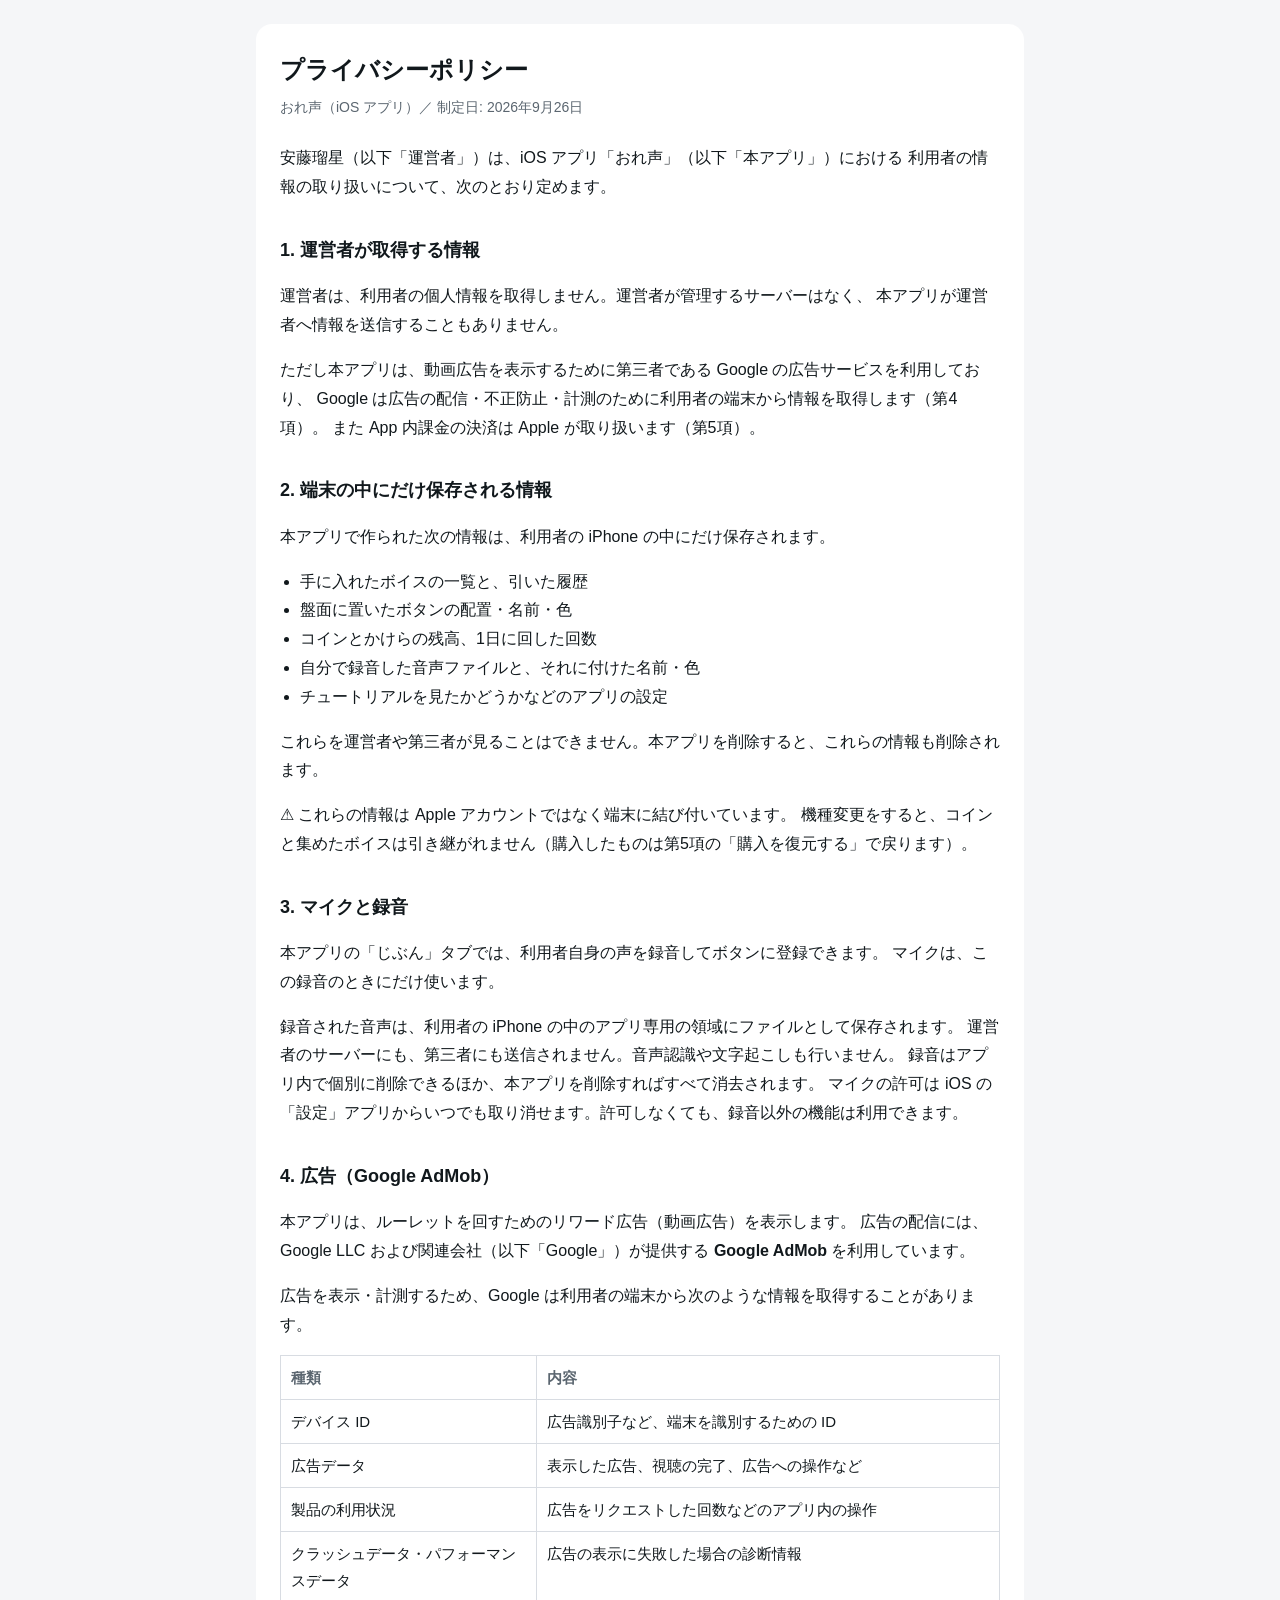
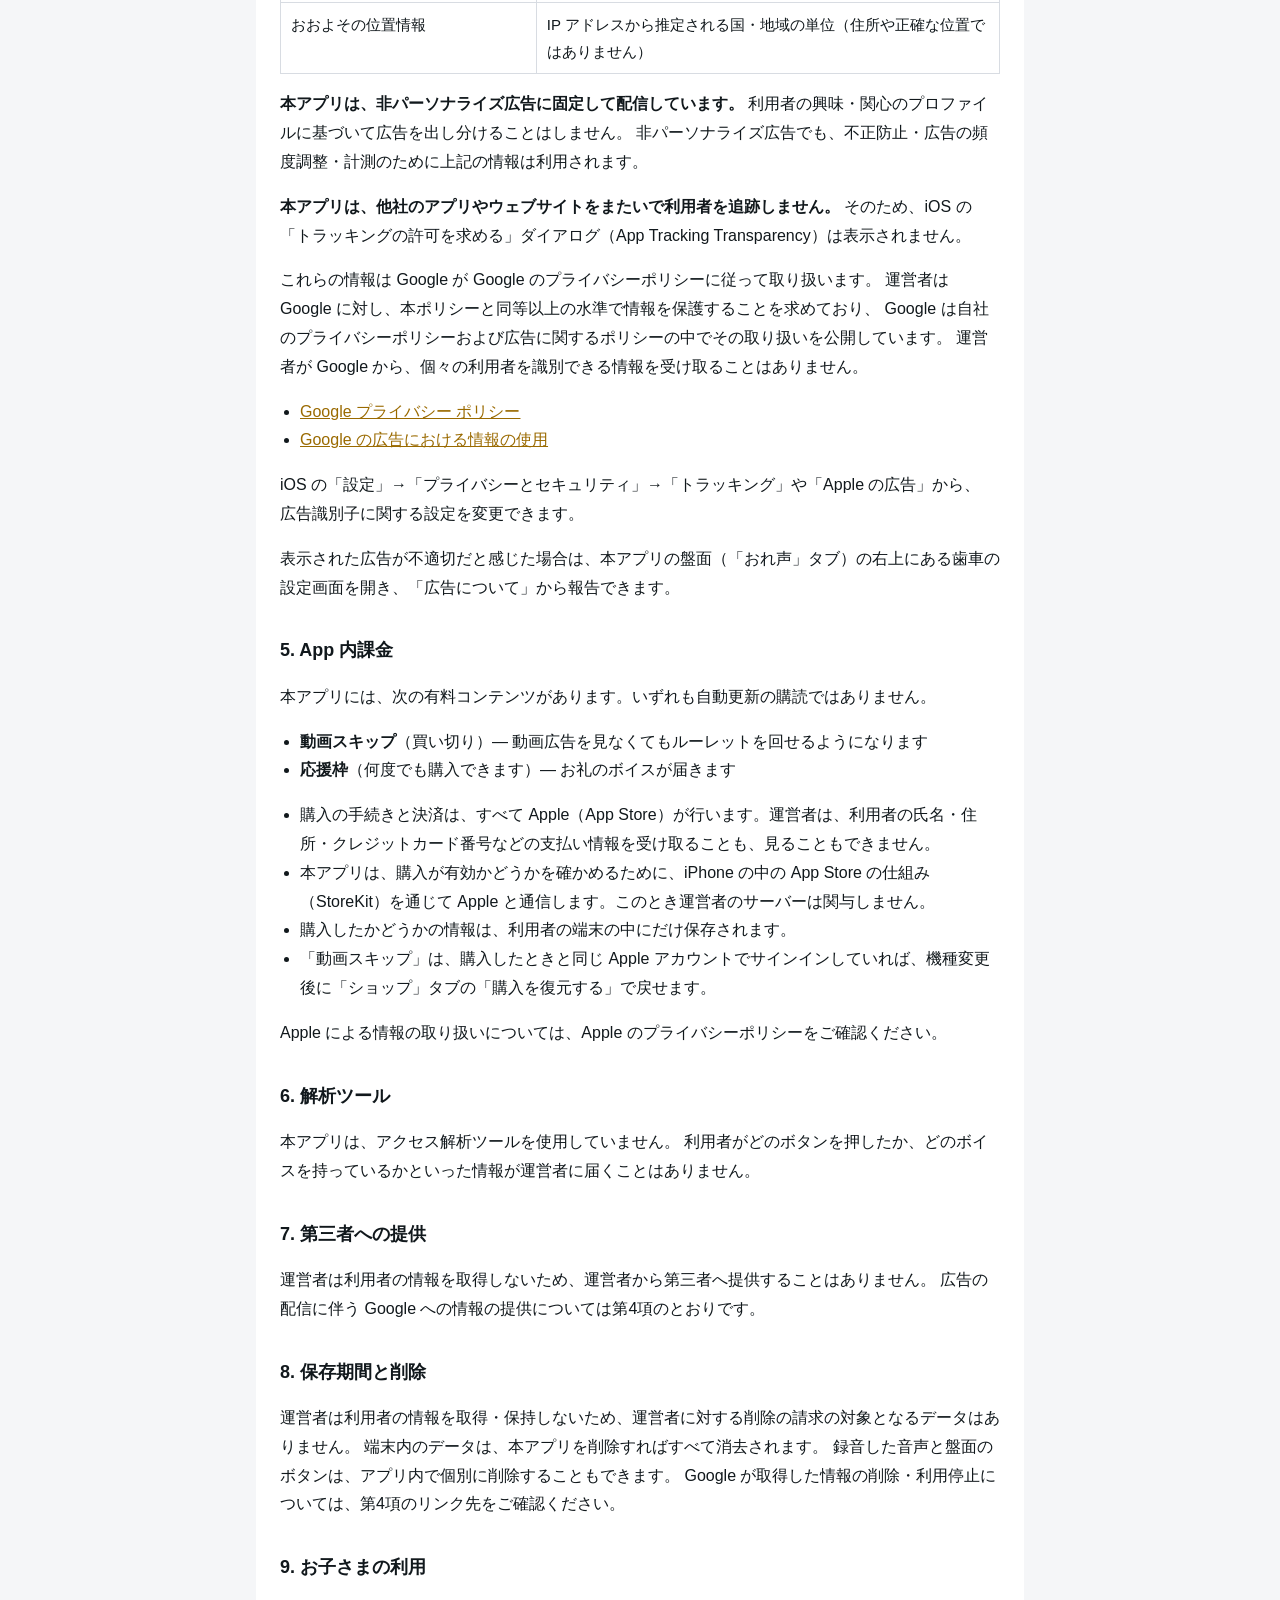
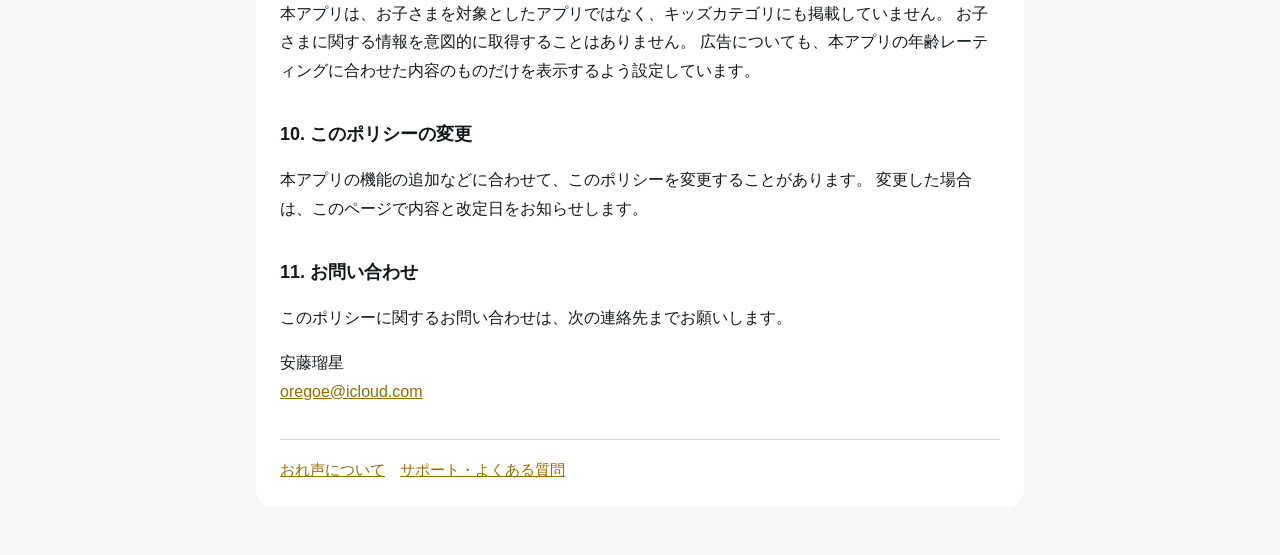
==== privacy-policy.html @ 64521217 "おれ声のサイトを作った（プライバシーポリシー・サポート・入口） 提出の前提条件（1.5 / 5.1.1(i)）。src/config/links.ts が指していた ryusei12-3.github" ====
<!doctype html>
<html lang="ja">
<head>
<meta charset="utf-8">
<meta name="viewport" content="width=device-width, initial-scale=1">
<title>プライバシーポリシー｜おれ声</title>
<link rel="stylesheet" href="style.css">
</head>
<body>
<main>
  <h1>プライバシーポリシー</h1>
  <p class="meta">おれ声（iOS アプリ）／ 制定日: 2026年9月26日</p>

  <p>
    安藤瑠星（以下「運営者」）は、iOS アプリ「おれ声」（以下「本アプリ」）における
    利用者の情報の取り扱いについて、次のとおり定めます。
  </p>

  <h2>1. 運営者が取得する情報</h2>
  <p>
    運営者は、利用者の個人情報を取得しません。運営者が管理するサーバーはなく、
    本アプリが運営者へ情報を送信することもありません。
  </p>
  <p>
    ただし本アプリは、動画広告を表示するために第三者である Google の広告サービスを利用しており、
    Google は広告の配信・不正防止・計測のために利用者の端末から情報を取得します（第4項）。
    また App 内課金の決済は Apple が取り扱います（第5項）。
  </p>

  <h2>2. 端末の中にだけ保存される情報</h2>
  <p>本アプリで作られた次の情報は、利用者の iPhone の中にだけ保存されます。</p>
  <ul>
    <li>手に入れたボイスの一覧と、引いた履歴</li>
    <li>盤面に置いたボタンの配置・名前・色</li>
    <li>コインとかけらの残高、1日に回した回数</li>
    <li>自分で録音した音声ファイルと、それに付けた名前・色</li>
    <li>チュートリアルを見たかどうかなどのアプリの設定</li>
  </ul>
  <p>
    これらを運営者や第三者が見ることはできません。本アプリを削除すると、これらの情報も削除されます。
  </p>
  <p>
    ⚠ これらの情報は Apple アカウントではなく端末に結び付いています。
    機種変更をすると、コインと集めたボイスは引き継がれません（購入したものは第5項の「購入を復元する」で戻ります）。
  </p>

  <h2>3. マイクと録音</h2>
  <p>
    本アプリの「じぶん」タブでは、利用者自身の声を録音してボタンに登録できます。
    マイクは、この録音のときにだけ使います。
  </p>
  <p>
    録音された音声は、利用者の iPhone の中のアプリ専用の領域にファイルとして保存されます。
    運営者のサーバーにも、第三者にも送信されません。音声認識や文字起こしも行いません。
    録音はアプリ内で個別に削除できるほか、本アプリを削除すればすべて消去されます。
    マイクの許可は iOS の「設定」アプリからいつでも取り消せます。許可しなくても、録音以外の機能は利用できます。
  </p>

  <h2>4. 広告（Google AdMob）</h2>
  <p>
    本アプリは、ルーレットを回すためのリワード広告（動画広告）を表示します。
    広告の配信には、Google LLC および関連会社（以下「Google」）が提供する
    <strong>Google AdMob</strong> を利用しています。
  </p>
  <p>
    広告を表示・計測するため、Google は利用者の端末から次のような情報を取得することがあります。
  </p>
  <table>
    <tr><th>種類</th><th>内容</th></tr>
    <tr><td>デバイス ID</td><td>広告識別子など、端末を識別するための ID</td></tr>
    <tr><td>広告データ</td><td>表示した広告、視聴の完了、広告への操作など</td></tr>
    <tr><td>製品の利用状況</td><td>広告をリクエストした回数などのアプリ内の操作</td></tr>
    <tr><td>クラッシュデータ・パフォーマンスデータ</td><td>広告の表示に失敗した場合の診断情報</td></tr>
    <tr><td>おおよその位置情報</td><td>IP アドレスから推定される国・地域の単位（住所や正確な位置ではありません）</td></tr>
  </table>
  <p>
    <strong>本アプリは、非パーソナライズ広告に固定して配信しています。</strong>
    利用者の興味・関心のプロファイルに基づいて広告を出し分けることはしません。
    非パーソナライズ広告でも、不正防止・広告の頻度調整・計測のために上記の情報は利用されます。
  </p>
  <p>
    <strong>本アプリは、他社のアプリやウェブサイトをまたいで利用者を追跡しません。</strong>
    そのため、iOS の「トラッキングの許可を求める」ダイアログ（App Tracking Transparency）は表示されません。
  </p>
  <p>
    これらの情報は Google が Google のプライバシーポリシーに従って取り扱います。
    運営者は Google に対し、本ポリシーと同等以上の水準で情報を保護することを求めており、
    Google は自社のプライバシーポリシーおよび広告に関するポリシーの中でその取り扱いを公開しています。
    運営者が Google から、個々の利用者を識別できる情報を受け取ることはありません。
  </p>
  <ul>
    <li><a href="https://policies.google.com/privacy">Google プライバシー ポリシー</a></li>
    <li><a href="https://policies.google.com/technologies/ads">Google の広告における情報の使用</a></li>
  </ul>
  <p>
    iOS の「設定」→「プライバシーとセキュリティ」→「トラッキング」や「Apple の広告」から、
    広告識別子に関する設定を変更できます。
  </p>
  <p>
    表示された広告が不適切だと感じた場合は、本アプリの盤面（「おれ声」タブ）の右上にある歯車の設定画面を開き、「広告について」から報告できます。
  </p>

  <h2>5. App 内課金</h2>
  <p>本アプリには、次の有料コンテンツがあります。いずれも自動更新の購読ではありません。</p>
  <ul>
    <li><strong>動画スキップ</strong>（買い切り）— 動画広告を見なくてもルーレットを回せるようになります</li>
    <li><strong>応援枠</strong>（何度でも購入できます）— お礼のボイスが届きます</li>
  </ul>
  <ul>
    <li>購入の手続きと決済は、すべて Apple（App Store）が行います。運営者は、利用者の氏名・住所・クレジットカード番号などの支払い情報を受け取ることも、見ることもできません。</li>
    <li>本アプリは、購入が有効かどうかを確かめるために、iPhone の中の App Store の仕組み（StoreKit）を通じて Apple と通信します。このとき運営者のサーバーは関与しません。</li>
    <li>購入したかどうかの情報は、利用者の端末の中にだけ保存されます。</li>
    <li>「動画スキップ」は、購入したときと同じ Apple アカウントでサインインしていれば、機種変更後に「ショップ」タブの「購入を復元する」で戻せます。</li>
  </ul>
  <p>
    Apple による情報の取り扱いについては、Apple のプライバシーポリシーをご確認ください。
  </p>

  <h2>6. 解析ツール</h2>
  <p>
    本アプリは、アクセス解析ツールを使用していません。
    利用者がどのボタンを押したか、どのボイスを持っているかといった情報が運営者に届くことはありません。
  </p>

  <h2>7. 第三者への提供</h2>
  <p>
    運営者は利用者の情報を取得しないため、運営者から第三者へ提供することはありません。
    広告の配信に伴う Google への情報の提供については第4項のとおりです。
  </p>

  <h2>8. 保存期間と削除</h2>
  <p>
    運営者は利用者の情報を取得・保持しないため、運営者に対する削除の請求の対象となるデータはありません。
    端末内のデータは、本アプリを削除すればすべて消去されます。
    録音した音声と盤面のボタンは、アプリ内で個別に削除することもできます。
    Google が取得した情報の削除・利用停止については、第4項のリンク先をご確認ください。
  </p>

  <h2>9. お子さまの利用</h2>
  <p>
    本アプリは、お子さまを対象としたアプリではなく、キッズカテゴリにも掲載していません。
    お子さまに関する情報を意図的に取得することはありません。
    広告についても、本アプリの年齢レーティングに合わせた内容のものだけを表示するよう設定しています。
  </p>

  <h2>10. このポリシーの変更</h2>
  <p>
    本アプリの機能の追加などに合わせて、このポリシーを変更することがあります。
    変更した場合は、このページで内容と改定日をお知らせします。
  </p>

  <h2>11. お問い合わせ</h2>
  <p>このポリシーに関するお問い合わせは、次の連絡先までお願いします。</p>
  <p>安藤瑠星<br><a href="mailto:oregoe@icloud.com">oregoe@icloud.com</a></p>

  <nav><a href="index.html">おれ声について</a>　<a href="support.html">サポート・よくある質問</a></nav>
</main>
</body>
</html>
---- style.css ----
/* おれ声のサイト。配色はアプリの theme.ts（黒い筐体＋金）に合わせている */
:root {
  color-scheme: dark light;
  --text: #f2f4f8;
  --muted: #9aa3b2;
  --bg: #101318;
  --card: #1f242c;
  --line: #343c49;
  --tint: #f2b632;
}
@media (prefers-color-scheme: light) {
  :root { --text: #11181c; --muted: #5b6670; --bg: #f5f6f8; --card: #ffffff; --line: #d8dce2; --tint: #9a6a00; }
}
body {
  margin: 0;
  padding: 24px 16px 48px;
  background: var(--bg);
  color: var(--text);
  font: 16px/1.8 -apple-system, BlinkMacSystemFont, "Hiragino Sans", "Noto Sans JP", sans-serif;
}
main { max-width: 720px; margin: 0 auto; background: var(--card); border-radius: 16px; padding: 24px; }
h1 { font-size: 24px; margin: 0 0 4px; }
h2 { font-size: 18px; margin: 32px 0 8px; }
h3 { font-size: 16px; margin: 20px 0 4px; }
.meta { color: var(--muted); font-size: 14px; margin: 0 0 24px; }
ul { padding-left: 20px; }
a { color: var(--tint); }
table { border-collapse: collapse; width: 100%; margin: 12px 0; font-size: 15px; }
th, td { border: 1px solid var(--line); padding: 8px 10px; text-align: left; vertical-align: top; }
th { color: var(--muted); font-weight: 600; }
nav { margin-top: 32px; padding-top: 16px; border-top: 1px solid var(--line); font-size: 15px; }
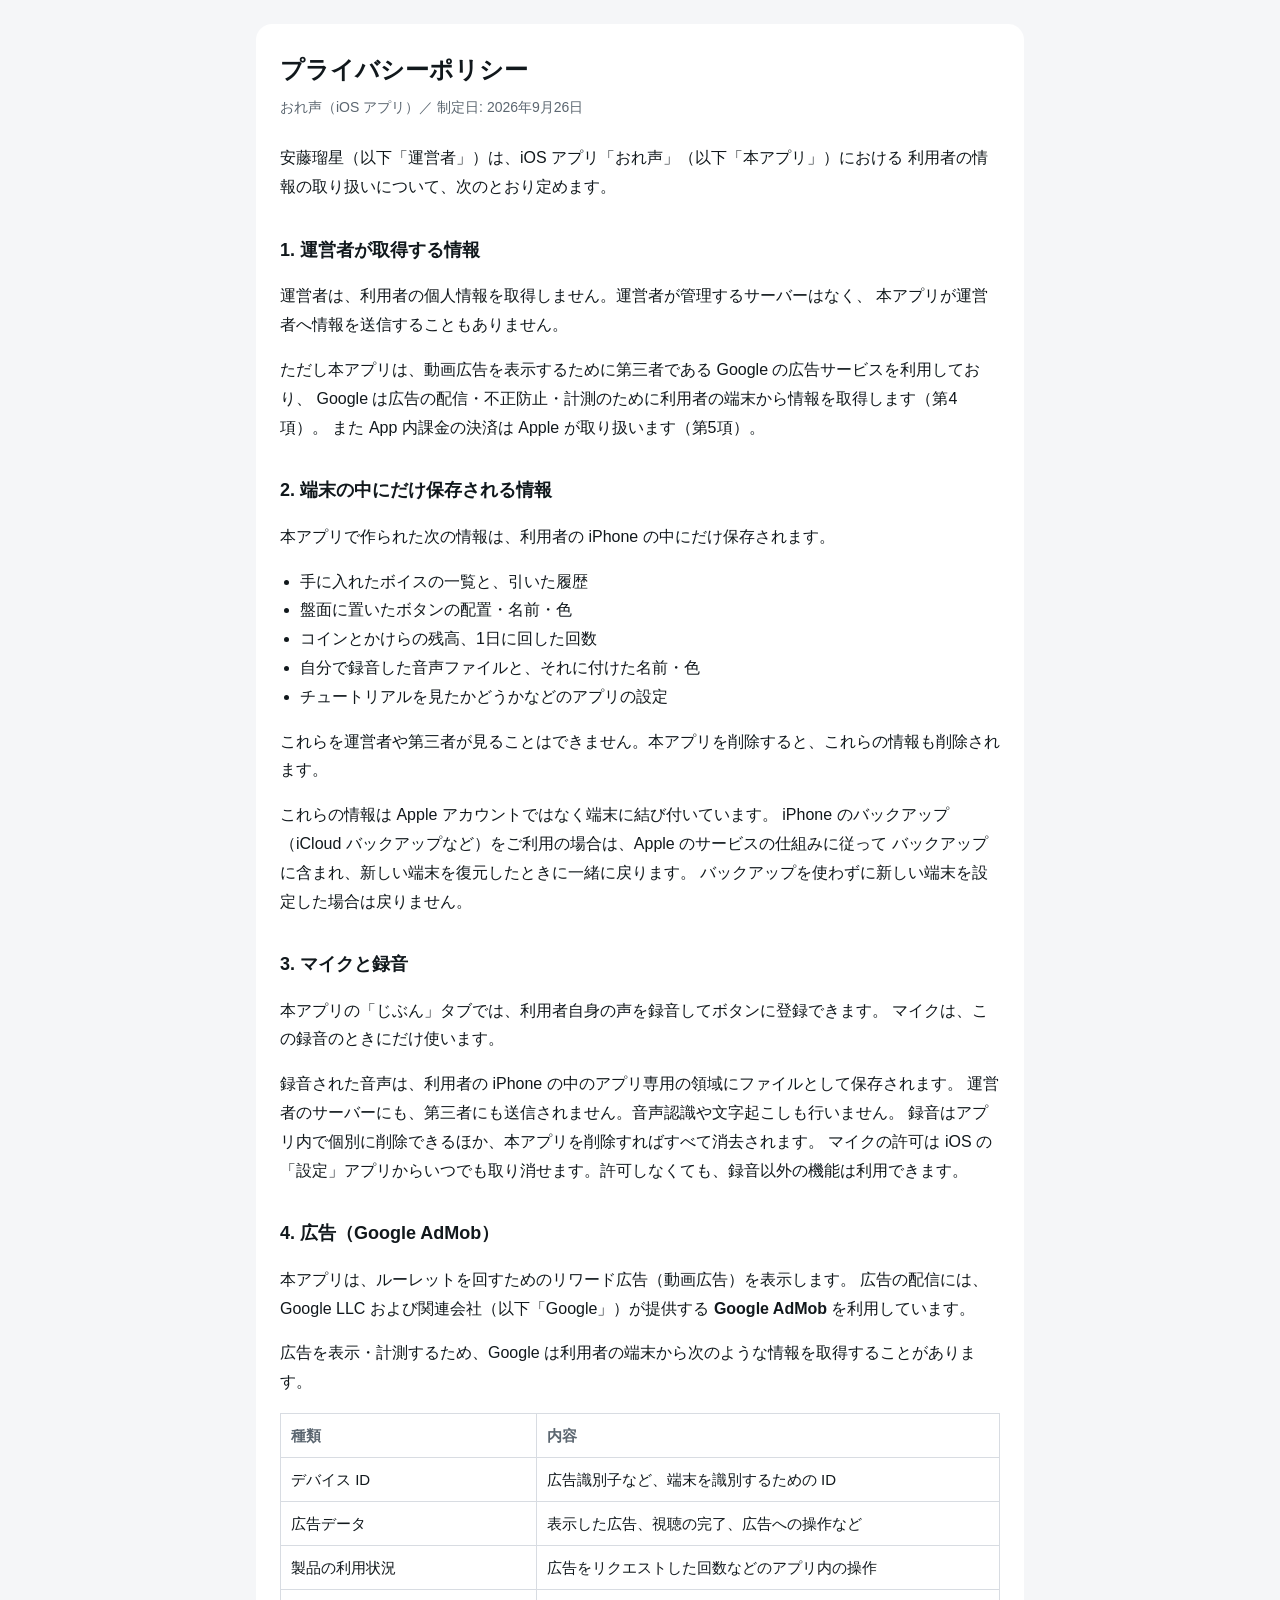
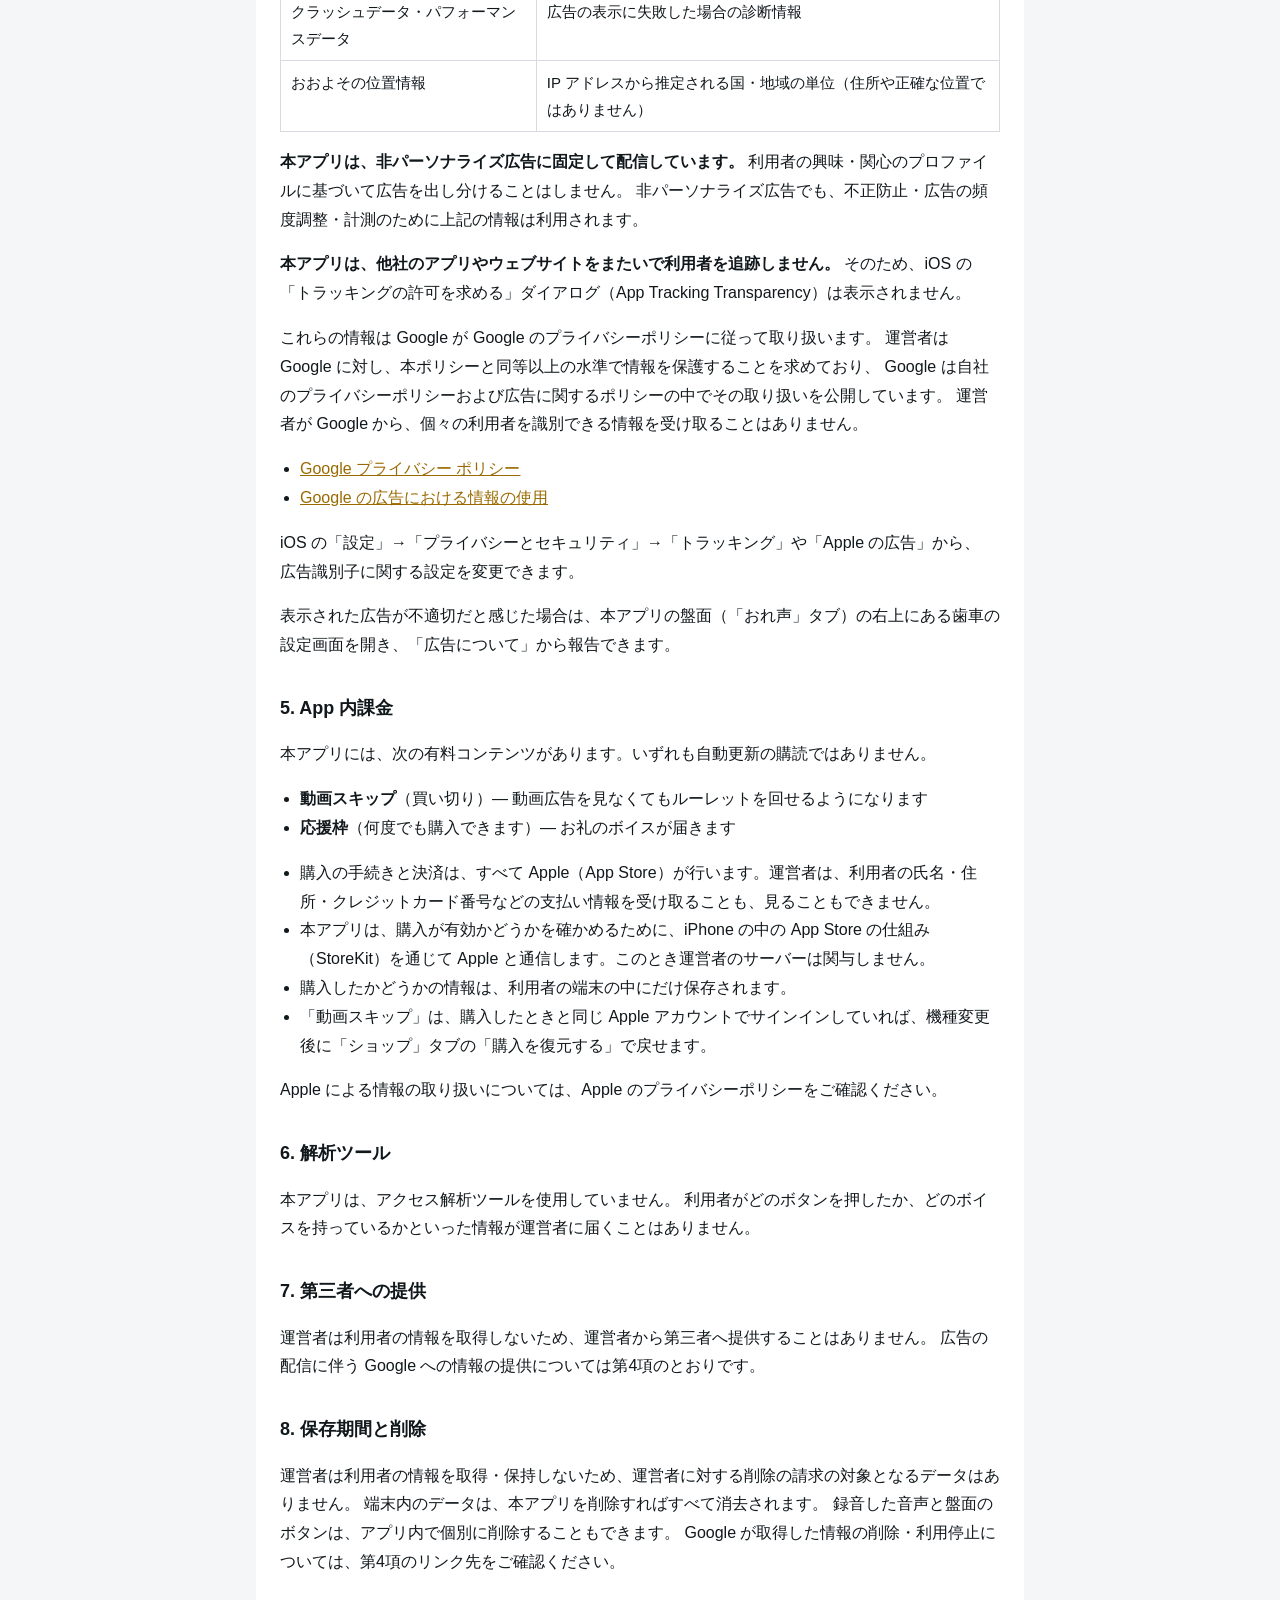
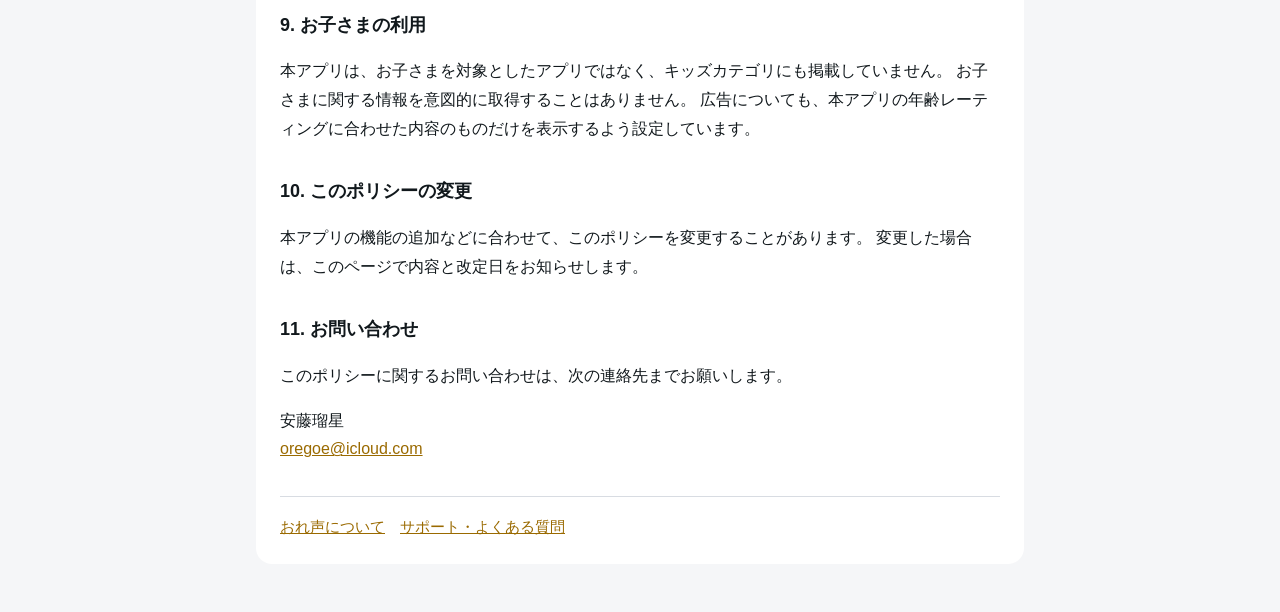
==== commit 7e3142e1: "機種変の説明を事実に合わせた ⚠ 「引き継げません」は事実と違った。アプリのデータ（DBと録音）は iOS の Documents の下にあり、バックアップから除外していない。iCloudバックアップ" ====
--- a/privacy-policy.html
+++ b/privacy-policy.html
@@ -40,8 +40,10 @@
     これらを運営者や第三者が見ることはできません。本アプリを削除すると、これらの情報も削除されます。
   </p>
   <p>
-    ⚠ これらの情報は Apple アカウントではなく端末に結び付いています。
-    機種変更をすると、コインと集めたボイスは引き継がれません（購入したものは第5項の「購入を復元する」で戻ります）。
+    これらの情報は Apple アカウントではなく端末に結び付いています。
+    iPhone のバックアップ（iCloud バックアップなど）をご利用の場合は、Apple のサービスの仕組みに従って
+    バックアップに含まれ、新しい端末を復元したときに一緒に戻ります。
+    バックアップを使わずに新しい端末を設定した場合は戻りません。
   </p>
 
   <h2>3. マイクと録音</h2>
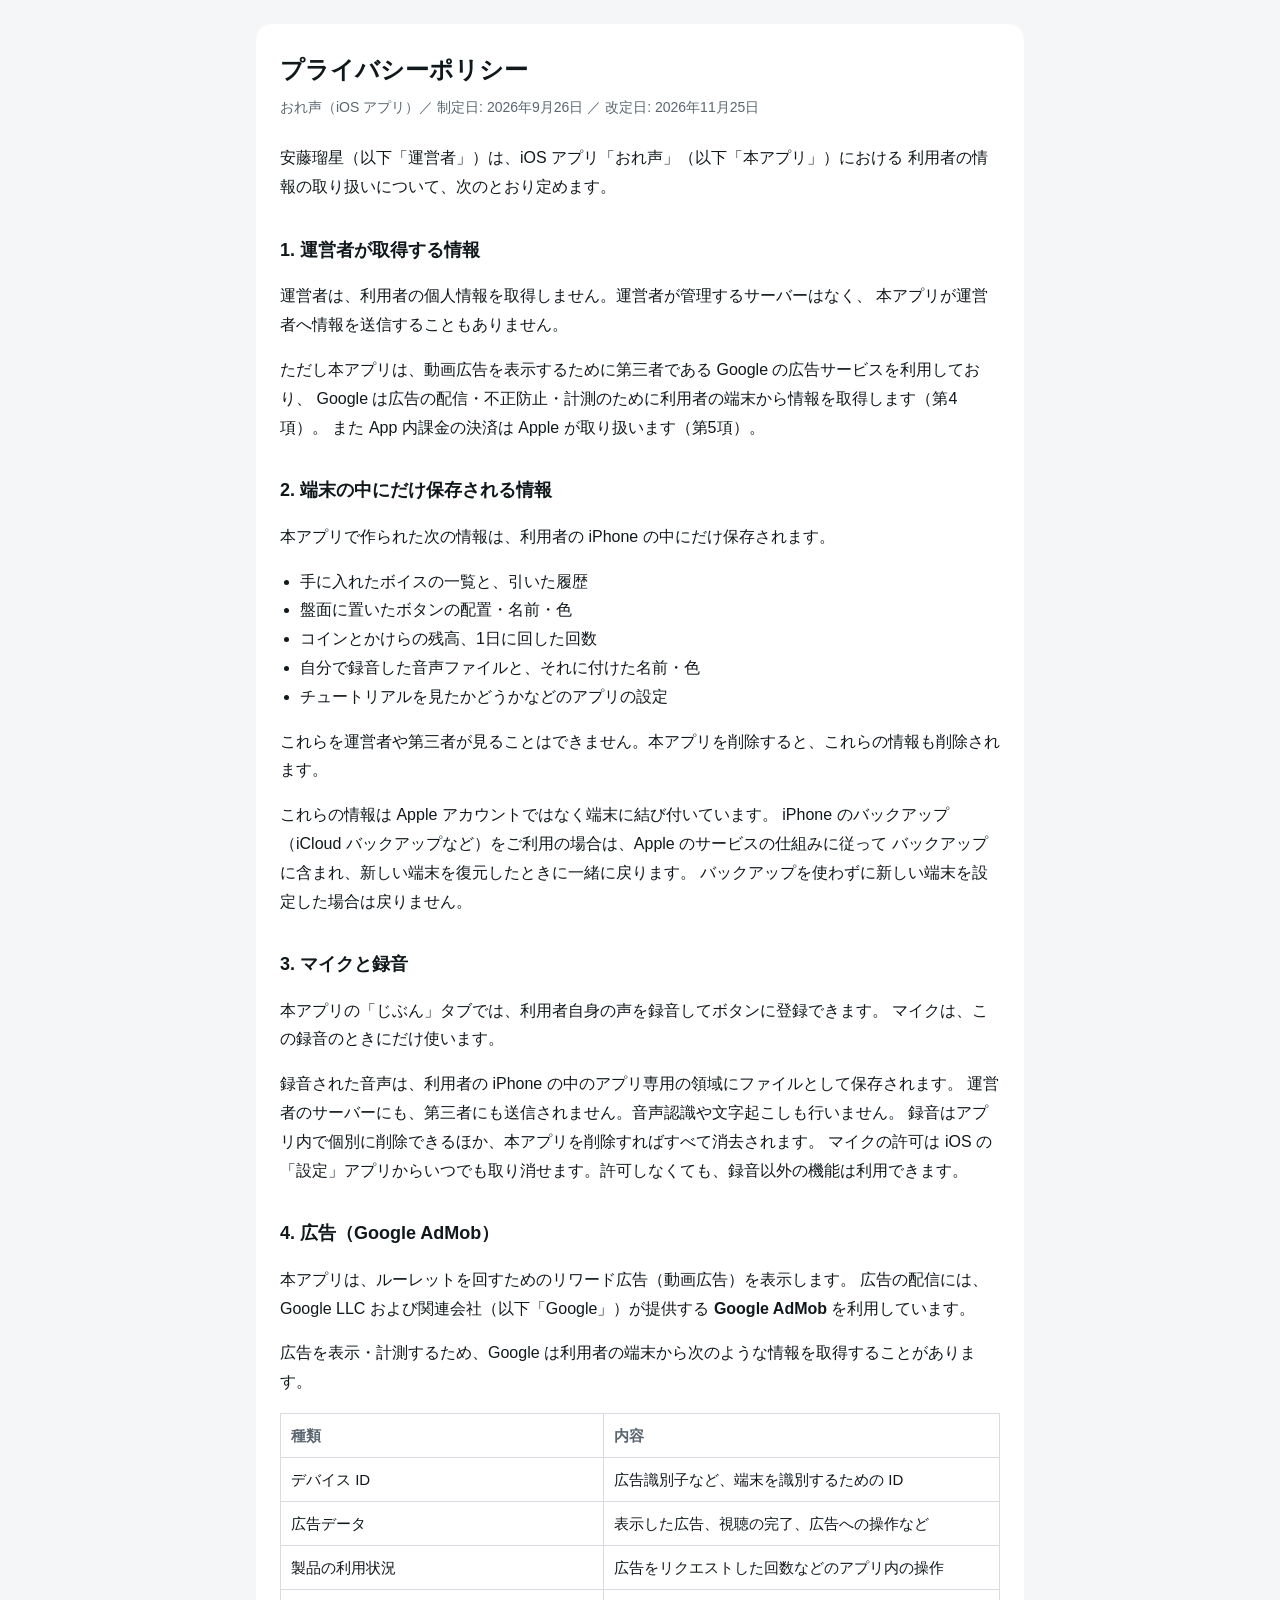
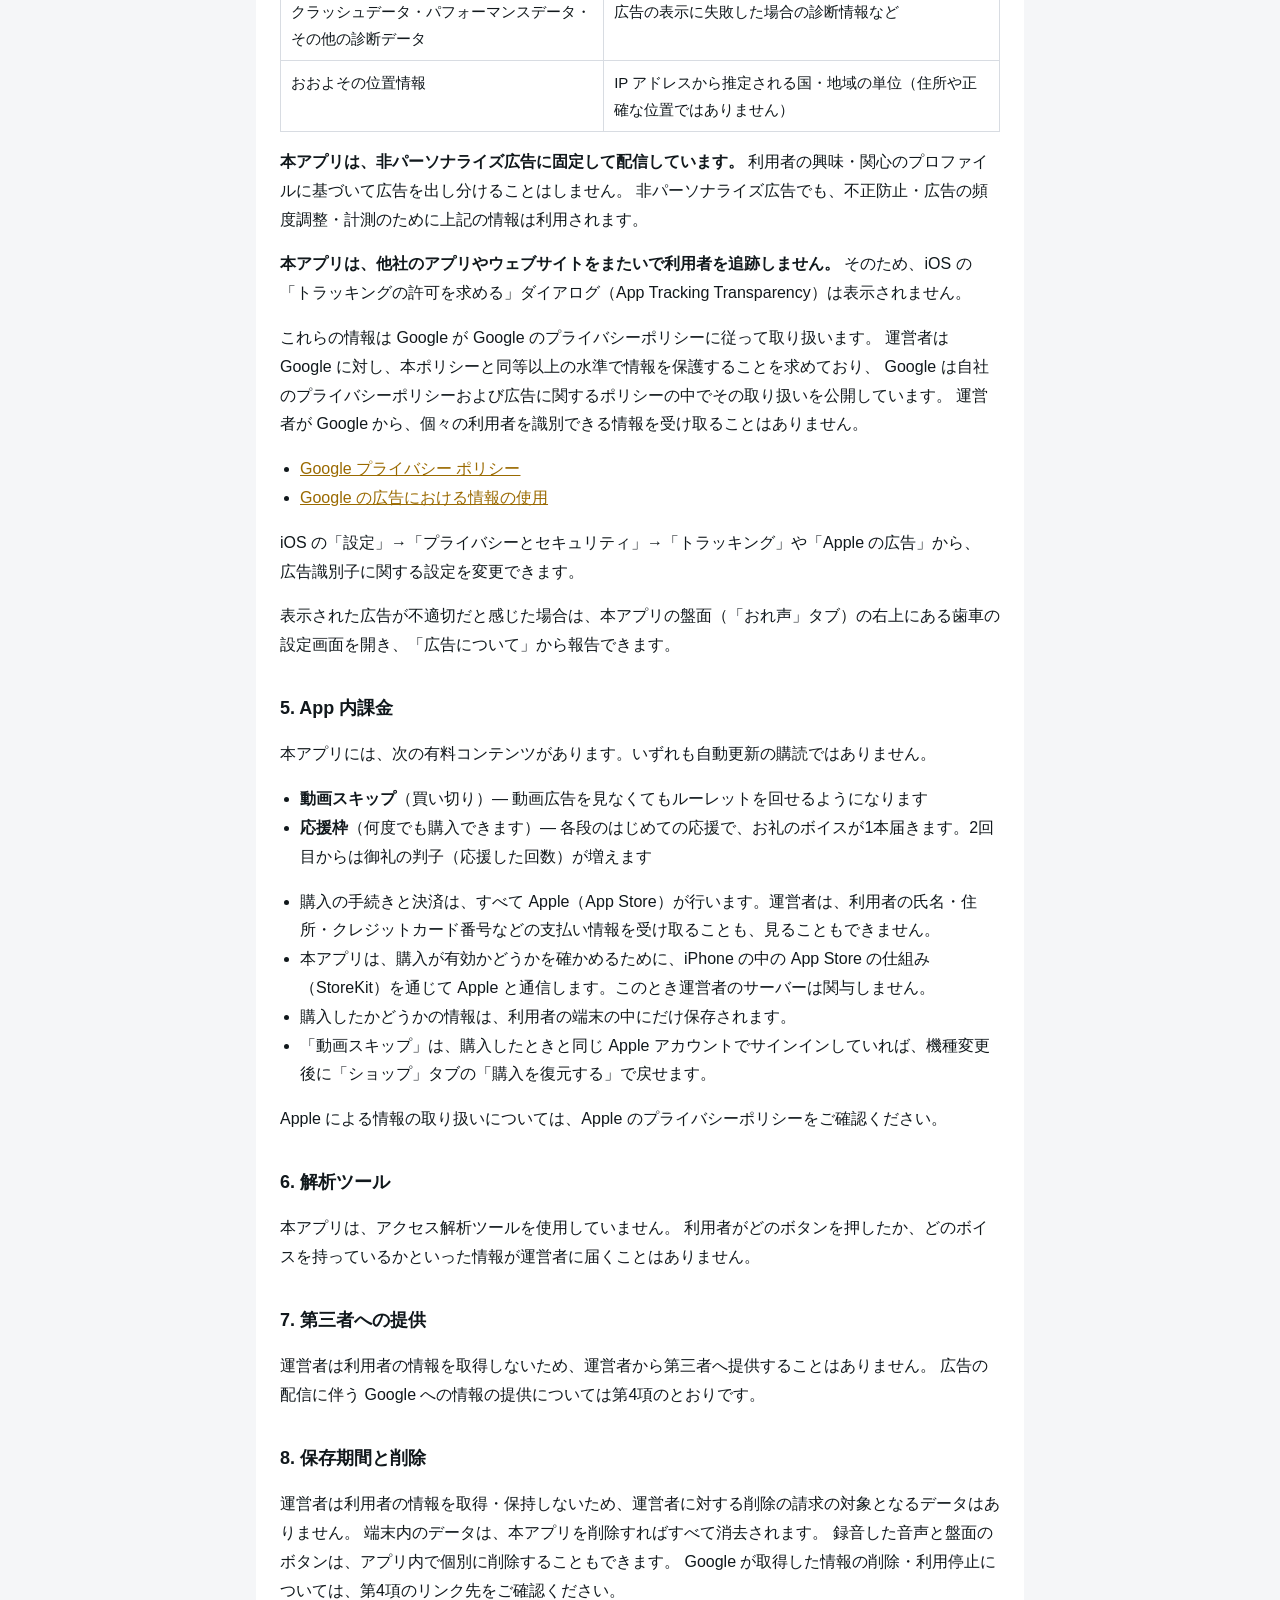
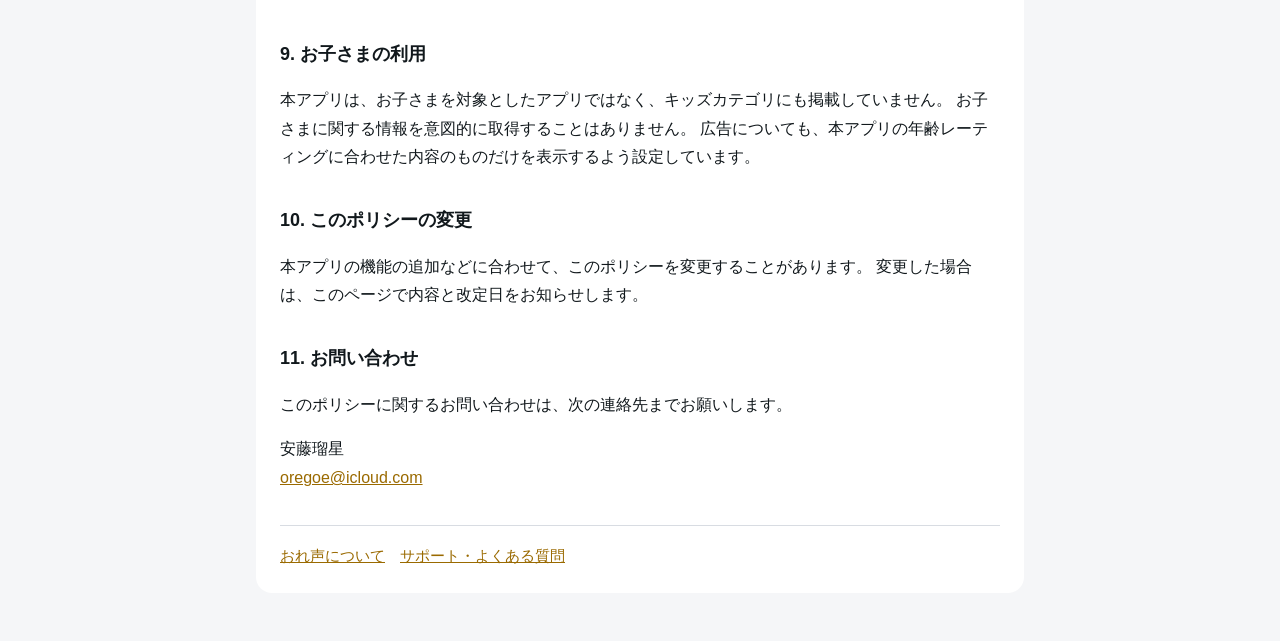
==== commit a7a9a544: "応援枠の説明を「はじめての応援でお礼ボイス、2回目からは判子」に直し、広告の取得データにその他の診断データを足した Co-Authored-By: Claude Opus 5.5 <noreply@a" ====
--- a/privacy-policy.html
+++ b/privacy-policy.html
@@ -9,7 +9,7 @@
 <body>
 <main>
   <h1>プライバシーポリシー</h1>
-  <p class="meta">おれ声（iOS アプリ）／ 制定日: 2026年9月26日</p>
+  <p class="meta">おれ声（iOS アプリ）／ 制定日: 2026年9月26日 ／ 改定日: 2026年11月25日</p>
 
   <p>
     安藤瑠星（以下「運営者」）は、iOS アプリ「おれ声」（以下「本アプリ」）における
@@ -72,7 +72,7 @@
     <tr><td>デバイス ID</td><td>広告識別子など、端末を識別するための ID</td></tr>
     <tr><td>広告データ</td><td>表示した広告、視聴の完了、広告への操作など</td></tr>
     <tr><td>製品の利用状況</td><td>広告をリクエストした回数などのアプリ内の操作</td></tr>
-    <tr><td>クラッシュデータ・パフォーマンスデータ</td><td>広告の表示に失敗した場合の診断情報</td></tr>
+    <tr><td>クラッシュデータ・パフォーマンスデータ・その他の診断データ</td><td>広告の表示に失敗した場合の診断情報など</td></tr>
     <tr><td>おおよその位置情報</td><td>IP アドレスから推定される国・地域の単位（住所や正確な位置ではありません）</td></tr>
   </table>
   <p>
@@ -106,7 +106,7 @@
   <p>本アプリには、次の有料コンテンツがあります。いずれも自動更新の購読ではありません。</p>
   <ul>
     <li><strong>動画スキップ</strong>（買い切り）— 動画広告を見なくてもルーレットを回せるようになります</li>
-    <li><strong>応援枠</strong>（何度でも購入できます）— お礼のボイスが届きます</li>
+    <li><strong>応援枠</strong>（何度でも購入できます）— 各段のはじめての応援で、お礼のボイスが1本届きます。2回目からは御礼の判子（応援した回数）が増えます</li>
   </ul>
   <ul>
     <li>購入の手続きと決済は、すべて Apple（App Store）が行います。運営者は、利用者の氏名・住所・クレジットカード番号などの支払い情報を受け取ることも、見ることもできません。</li>
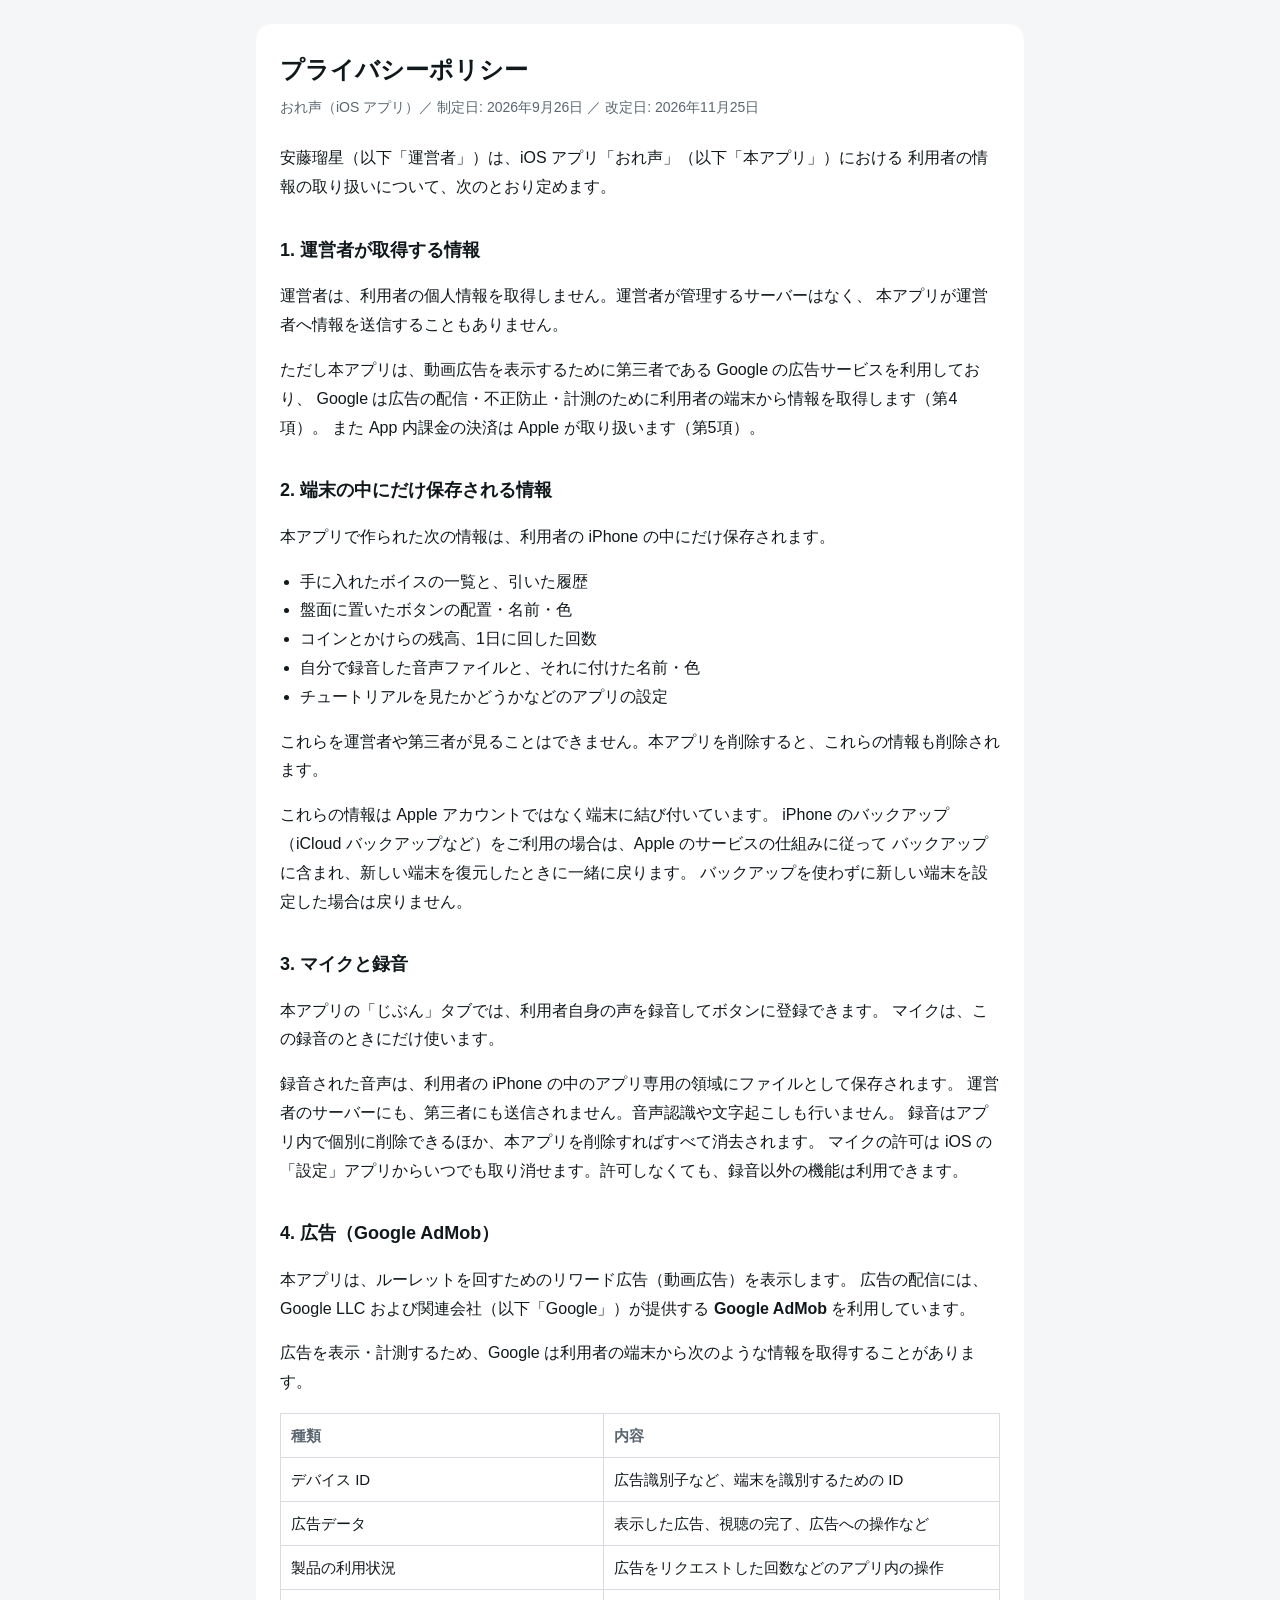
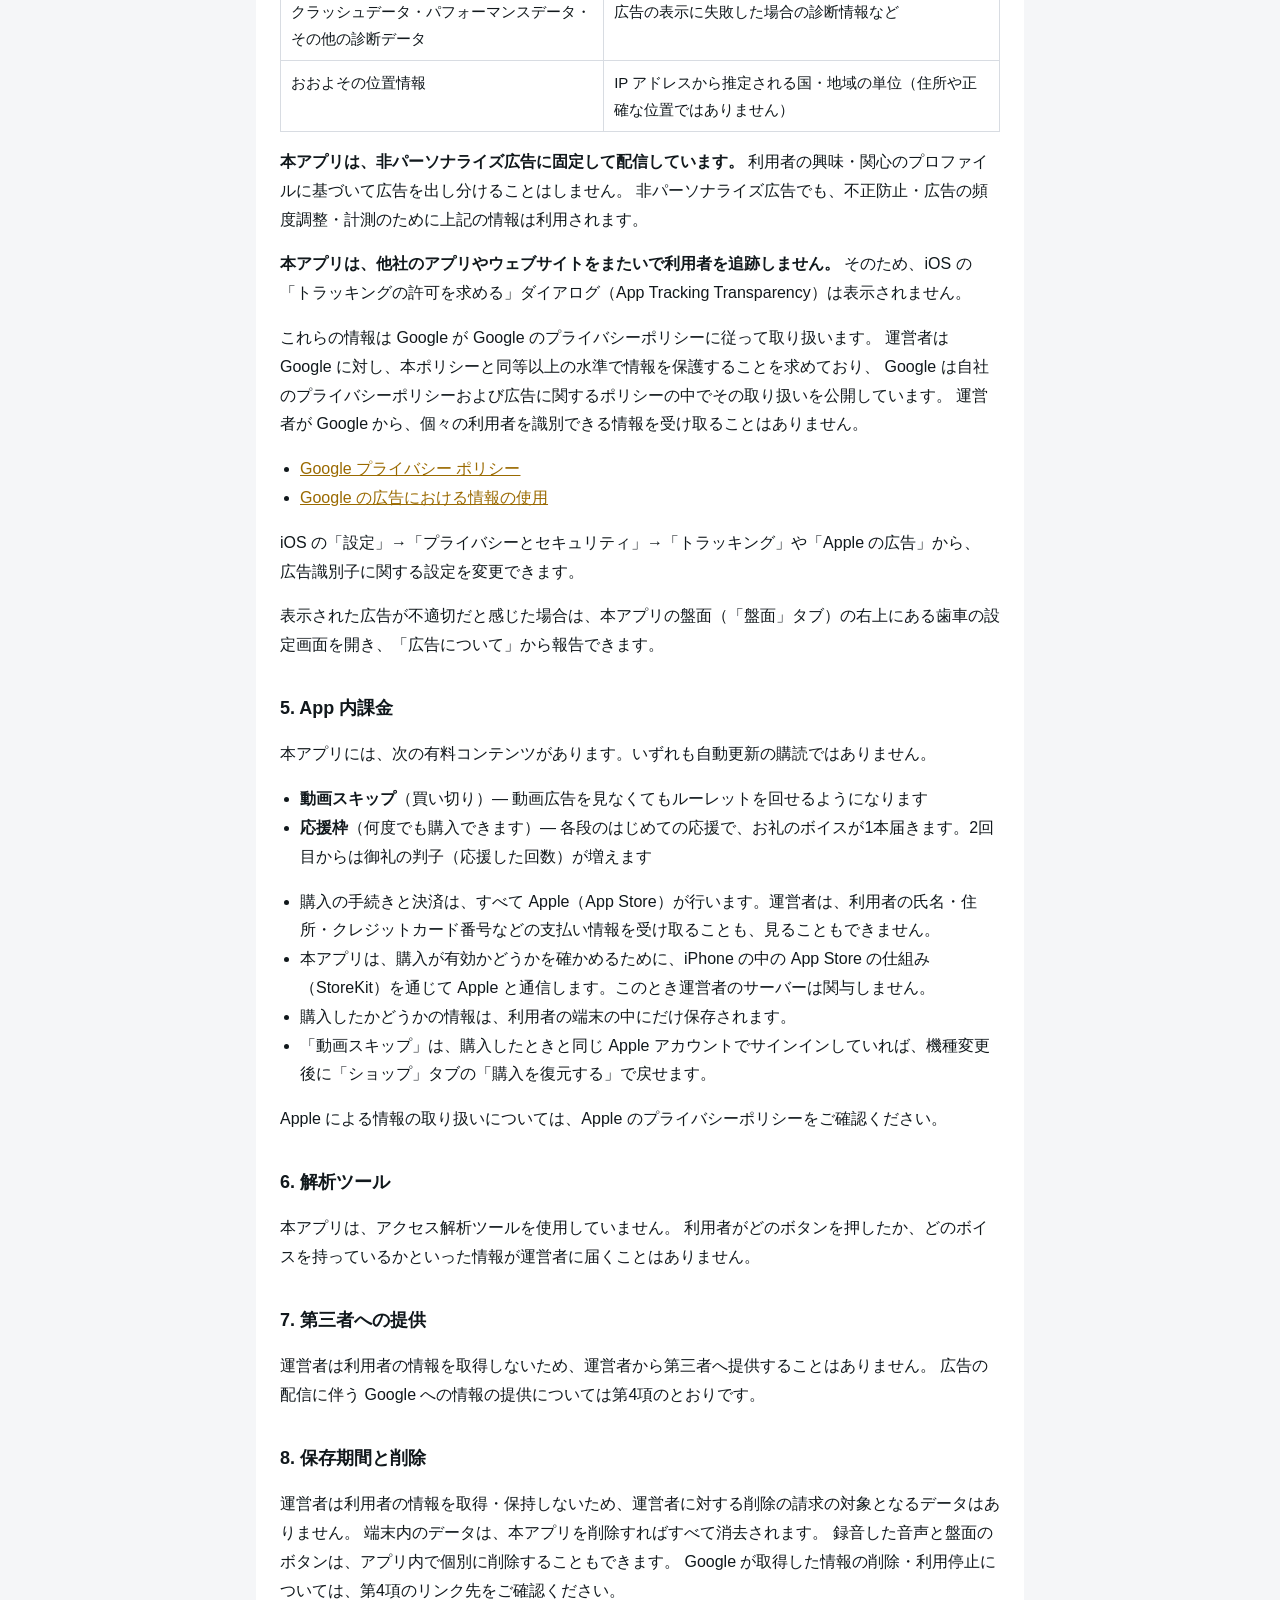
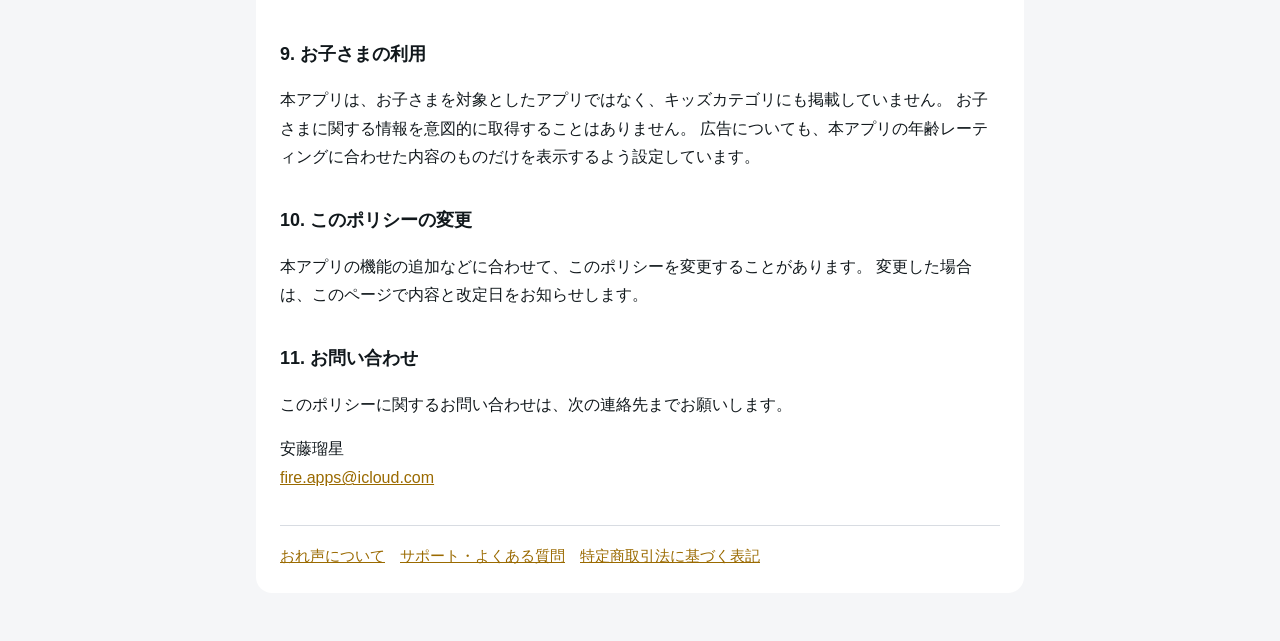
==== commit 2ef020b2: "サポートのメールを fire.apps に差し替え、応援の段の名前とタブの名前を直し、特定商取引法に基づく表記のページを足した" ====
--- a/privacy-policy.html
+++ b/privacy-policy.html
@@ -99,7 +99,7 @@
     広告識別子に関する設定を変更できます。
   </p>
   <p>
-    表示された広告が不適切だと感じた場合は、本アプリの盤面（「おれ声」タブ）の右上にある歯車の設定画面を開き、「広告について」から報告できます。
+    表示された広告が不適切だと感じた場合は、本アプリの盤面（「盤面」タブ）の右上にある歯車の設定画面を開き、「広告について」から報告できます。
   </p>
 
   <h2>5. App 内課金</h2>
@@ -153,9 +153,9 @@
 
   <h2>11. お問い合わせ</h2>
   <p>このポリシーに関するお問い合わせは、次の連絡先までお願いします。</p>
-  <p>安藤瑠星<br><a href="mailto:oregoe@icloud.com">oregoe@icloud.com</a></p>
+  <p>安藤瑠星<br><a href="mailto:fire.apps@icloud.com">fire.apps@icloud.com</a></p>
 
-  <nav><a href="index.html">おれ声について</a>　<a href="support.html">サポート・よくある質問</a></nav>
+  <nav><a href="index.html">おれ声について</a>　<a href="support.html">サポート・よくある質問</a>　<a href="tokushoho.html">特定商取引法に基づく表記</a></nav>
 </main>
 </body>
 </html>
